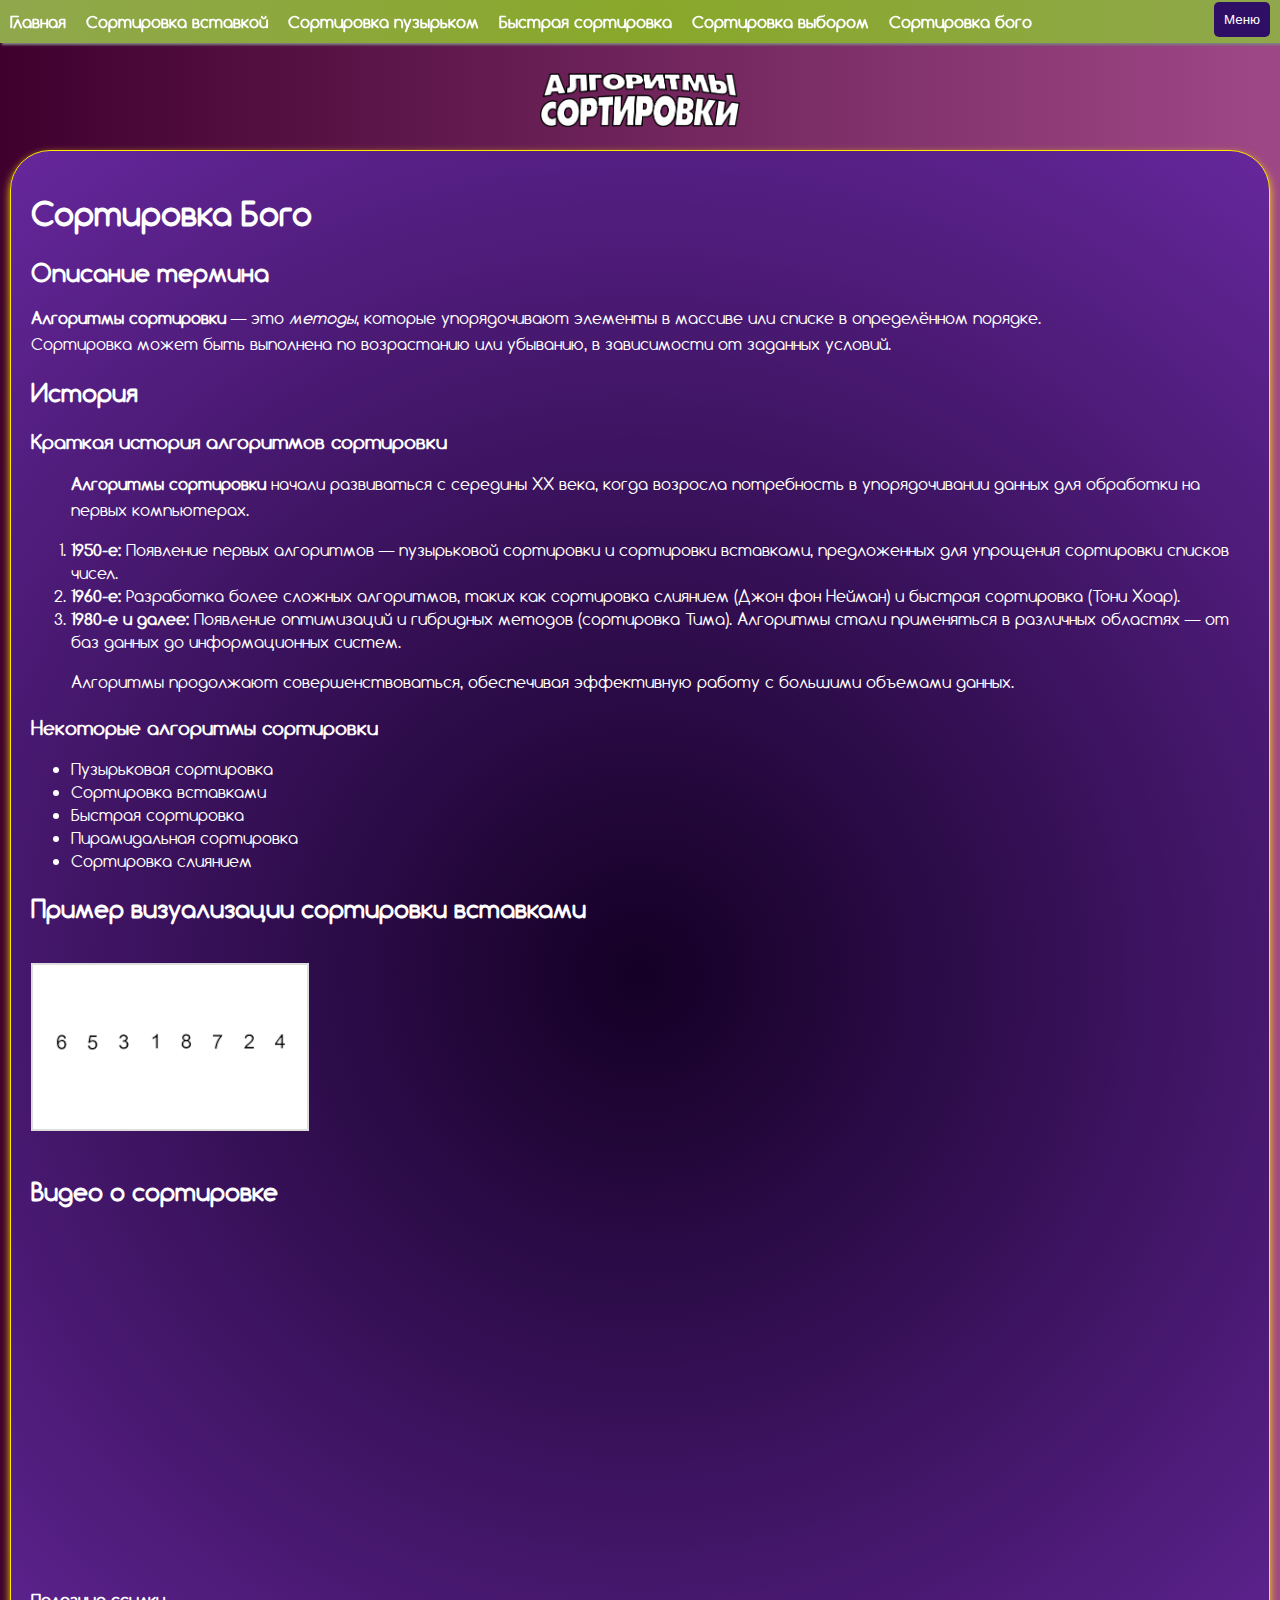
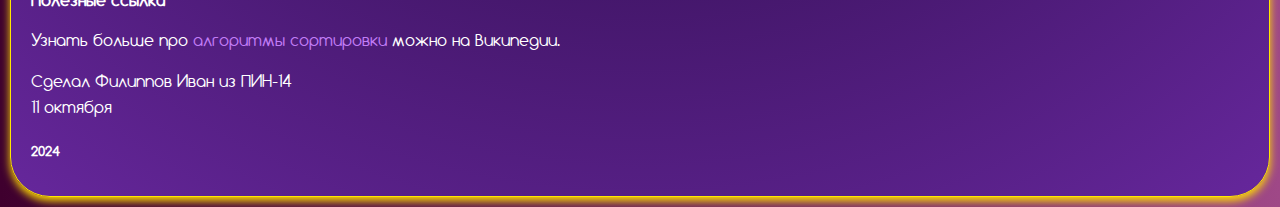
==== pages/bogoSort.html @ 0fa2c216 "Инишиал коммит типо)" ====
<!DOCTYPE html>
<html lang="ru">
<head>
  <meta charset="UTF-8">
  <meta name="viewport" content="width=device-width, initial-scale=1.0">
  <title>Алгоритмы сортировки на JavaScript</title>
  <link rel="stylesheet" href="../style.css">
</head>
<body>

<!-- Меню -->
<nav>
  <a href="../index.html">Главная</a>
  <a href="../pages/insertionSort.html">Сортировка вставкой</a>
  <a href="../pages/bubbleSort.html">Сортировка пузырьком</a>
  <a href="../pages/quickSort.html">Быстрая сортировка</a>
  <a href="../pages/selectionSort.html">Сортировка выбором</a>
  <a href="../pages/bogoSort.html">Сортировка бого</a>
  <button class="menu-button" onclick="toggleMenu()">Меню</button>
</nav>




<!-- Хавер меню -->
<div class="menu">
  <a href="../index.html">Главная</a>
  <a href="https://www.youtube.com/ronopoldo">Мой YouTube</a>
  <a href="https://github.com/Ronopoldo">Мой GitHub</a>
  <a href="https://www.deviantart.com/ronopoldo">Мой DeviantArt</a>
  <a href="x.com/ronopoldo">Мой Twitter</a>
</div>

<!-- em-курсив; strong-полужирный -->



<a href="../index.html">
  <div class="padding">
    <img class="hoverImg" src="../images/hover-beta.png" alt="Пример сортировки">
  </div>
</a>



<div class="content">
  <h1><strong>Сортировка Бого</strong></h1>
  <h2 id="description">Описание термина</h2>
  <p>
    <strong>Алгоритмы сортировки</strong> — это <em>методы</em>, которые упорядочивают элементы в массиве или списке в определённом порядке.
    <br/>Сортировка может быть выполнена по возрастанию или убыванию, в зависимости от <span>заданных условий</span>.
  </p>

  <h2 id="history"><strong>История</strong></h2>

  <h3>Краткая история алгоритмов сортировки</h3>
  <ol>
    <p><strong>Алгоритмы сортировки</strong> начали развиваться с середины XX века, когда возросла потребность в упорядочивании данных для обработки на первых компьютерах.</p>
    <li><strong>1950-е:</strong> Появление первых алгоритмов — пузырьковой сортировки и сортировки вставками, предложенных для упрощения сортировки списков чисел.</li>
    <li><strong>1960-е:</strong> Разработка более сложных алгоритмов, таких как сортировка слиянием (Джон фон Нейман) и быстрая сортировка (Тони Хоар).</li>
    <li><strong>1980-е и далее:</strong> Появление оптимизаций и гибридных методов (сортировка Тима). Алгоритмы стали применяться в различных областях — от баз данных до информационных систем.</li>
    <p>Алгоритмы продолжают совершенствоваться, обеспечивая эффективную работу с большими объемами данных.</p>
  </ol>

  <!-- Список алгоритмов сортировки -->
  <h3>Некоторые алгоритмы сортировки</h3>
  <ul>
    <li>Пузырьковая сортировка</li>
    <li>Сортировка вставками</li>
    <li>Быстрая сортировка</li>
    <li>Пирамидальная сортировка</li>
    <li>Сортировка слиянием</li>
  </ul>

  <!-- Картинка -->
  <h2 id="image">Пример визуализации сортировки вставками</h2>
  <br>
  <img src="../images/Insertion-sort-example.gif" alt="Пример сортировки">
  <br>
  <!-- Видео -->
  <h2 id="video">Видео о сортировке</h2>
  <br>
  <iframe width="560" height="315" src="https://www.youtube.com/embed/ZZuD6iUe3Pc?si=HP_1h7D-iOtVboCi" title="YouTube video player" frameborder="0" allow="accelerometer; autoplay; clipboard-write; encrypted-media; gyroscope; picture-in-picture; web-share" referrerpolicy="strict-origin-when-cross-origin" allowfullscreen></iframe>
  <br>
  <!-- Ссылки и якоря -->
  <h4 id="trivia">Полезные ссылки</h4>
  <p>Узнать больше про <a href="https://ru.wikipedia.org/wiki/Алгоритм_сортировки" target="_blank">алгоритмы сортировки</a> можно на Википедии.</p>

  <!-- Разрыв строки -->
  <p>Сделал Филиппов Иван из ПИН-14<br>11 октября</p>

  <h5>2024</h5>
</div>

<!-- Скрипт для работы разворачивающегося меню -->
<script>
  function toggleMenu() {
    const menuButton = document.querySelector('.menu-button');
    const menu = document.querySelector('.menu');
    menuButton.classList.toggle('active');
    if (menuButton.classList.contains('active')) {
      menu.style.display = 'block';
    } else {
      menu.style.display = 'none';
    }
  }
</script>

</body>
</html>
---- style.css ----
/* 2.5) Подключение шрифтов: локальный, с Google Fonts, и веб-безопасный */
@font-face {
    font-family: 'localFont';
    src: url('fonts/comfortaa.woff2') format('woff2');
}



@import url('https://fonts.googleapis.com/css2?family=Comfortaa:wght@300..700&display=swap');



/* 2.2) Работа с блоками: атрибуты background, border, margin, padding */
body {
    background: linear-gradient(to right, #3F002E, #9F4887);
    margin: 10px;
    font-family: 'localFont', 'Roboto', sans-serif;
    align-items: center;
}

/* Для содержания */


/* Контейнер для ВСЕГО блкоа сортировки */
.sortingContainer {
    display: flex;
    flex-direction: column;
    align-items: center;
    padding: 20px;
}

/* Класс, где хранится контейнер баров */
.visualization {
    width: 100%;
    display: flex;
    justify-content: center; /* Центрируем бары по горизонтали */
}

/* А вот сбствн контейнер для баров */
#bars {
    display: flex;
    align-items: flex-end;
    width: 100%;
}

/* Стили для баров */
.bar {
    display: flex;
    width: calc((100% / 25) - 2 * 1px); /* Высчитываем длину баров чтобы сайт динамичным был и не шакалился на телефоне */
    height: 0px; /* Высота будет меняться в скрипте */
    margin: 1px; /* Отступ  */
    background-color: #ffffff;
    transition: transform 0.5s;
}



.padding {
    display: flex;
    justify-content: center; /* Горизонтальное выравнивание по центру */
    align-items: center; /* Вертикальное выравнивание по центру, если нужно */
    height: 200px; /* Можно задать фиксированную высоту для div, чтобы центрировать по вертикали */
}

.hoverImg {
    width: 200px; /* Устанавливаем ширину изображения */
    height: auto; /* Сохраняем пропорции */
    border: none;
}

.content {
    margin-top: -60px;
    padding: 20px;
    background: radial-gradient(circle, #140025, #66279C);
    border: 1px solid #ffe800;
    border-radius: 40px;
    box-shadow: 0 4px 8px rgb(255, 221, 0);
}

.sortingBlock {
    margin-top: 20px;
    margin-left: auto;
    margin-right: auto;
    padding: 20px;
    background: radial-gradient(circle, #140025, #66279C);
    border: 1px solid #ff0062;
    border-radius: 40px;
    box-shadow: 0 4px 8px rgb(255, 221, 0);
    max-width: 1000px;
}

/* 2.4) Использование наследования и каскадирования: стили для тегов */
h1, h2, h3, h4, h5 {
    color: #ffffff;
    margin-bottom: 15px;
}


p {
    color: #ffffff;
    line-height: 1.6;
}

a {
    text-decoration: none;
    color: #c17cf6;
}

/* 2.3) Селекторы для классов и тегов */
nav {
    background: radial-gradient(circle, #88A82A, #90A84C);;
    padding: 10px;
    position: fixed;
    top: 0;
    left: 0;
    width: 100%;
    z-index: 1000;
    box-shadow: 0 4px 2px -2px gray;
}

nav a {
    margin-right: 15px;
    font-weight: bold;
    color: #ffffff;
}

li {
    text-decoration: none;
    color: #ffffff;
}

/* Селектор для hover */
nav a:hover {
    color: #007BFF;
}

/* 2.7) Фиксированное разворачивающееся меню */
.menu {
    position: fixed;
    top: 30px;
    left: 0;
    width: 100%;
    background-color: #444444;
    padding: 10px;
    display: none; /* Скрыто по умолчанию */
}

.menu a {
    display: block;
    color: #ffffff;
    padding: 10px;
    border-bottom: 1px solid #555;
}

.menu a:hover {
    background-color: #9f287e;
}

.menu-button {
    display: block;
    position: fixed;
    top: 2px;
    right: 10px;
    background-color: #2f0f65;
    color: #ffffff;
    padding: 10px;
    border: #00438a;
    border-radius: 5px;
    cursor: pointer;
}

.menu-button:hover {
    background-color: #00837c;
}

.menu-button.active + .menu {
    display: block; /* Меню показывается, когда кнопка активна */
}

/* 2.6) CSS-анимация (переход) */
nav a {
    transition: color 0.3s ease;
}

.menu a {
    transition: background-color 0.3s ease;
}

/* Пример изображения */
img {
    max-width: 100%;
    height: auto;
    border: 2px solid #ddd;
    margin-bottom: 20px;
}
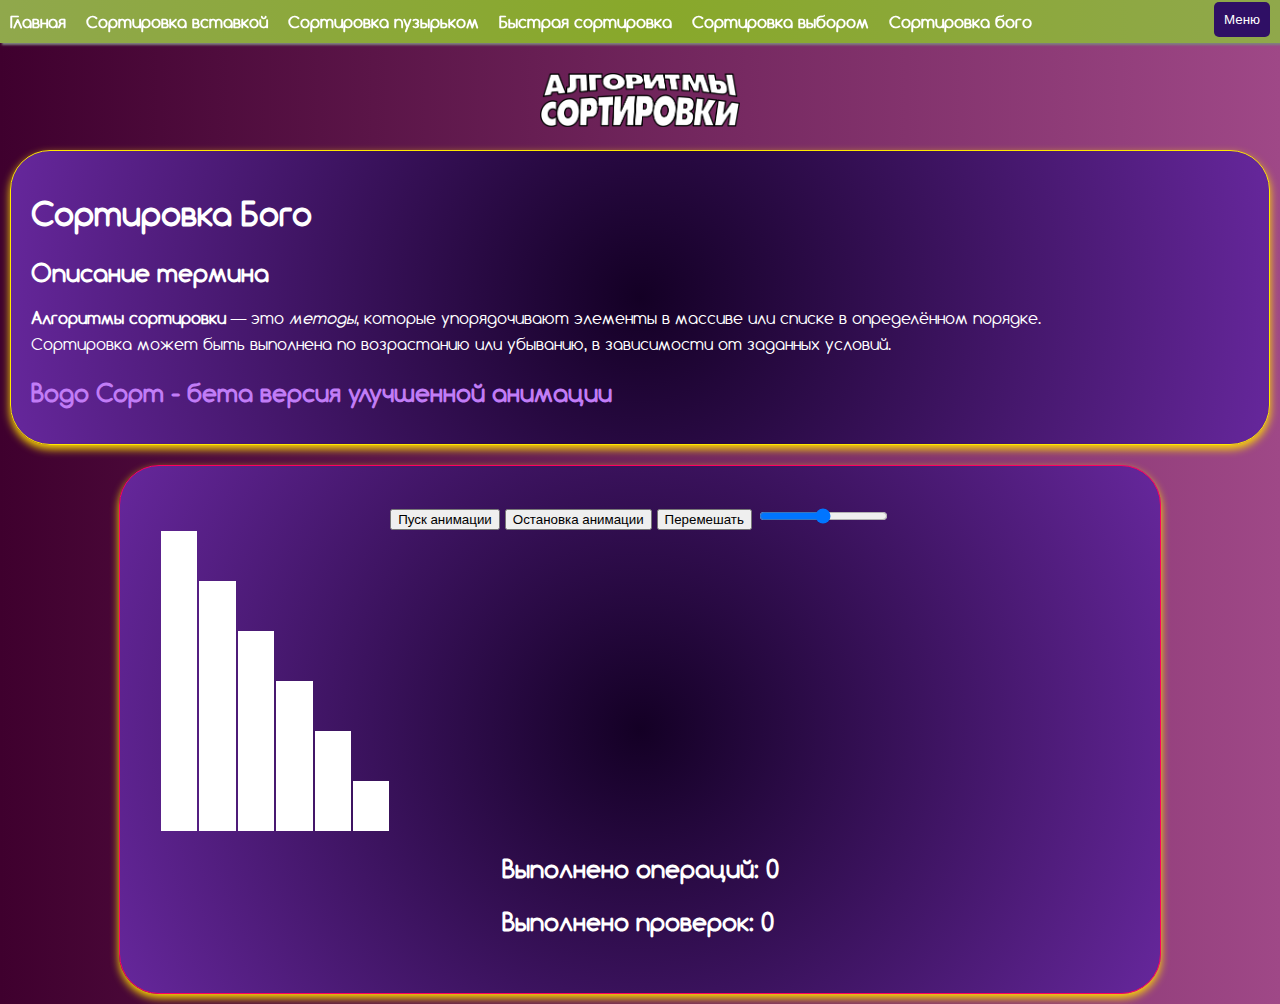
==== commit ad4b452e: "Теперь всё омега цветное и ваще теперь все сортировочки есть" ====
--- a/pages/bogoSort.html
+++ b/pages/bogoSort.html
@@ -51,46 +51,68 @@
     <br/>Сортировка может быть выполнена по возрастанию или убыванию, в зависимости от <span>заданных условий</span>.
   </p>
 
-  <h2 id="history"><strong>История</strong></h2>
+  <h2 id="link">
+    <a href="./bogoSortBeta.html">Bogo Сорт - бета версия улучшенной анимации</a>
+  </h2>
+</div>
 
-  <h3>Краткая история алгоритмов сортировки</h3>
-  <ol>
-    <p><strong>Алгоритмы сортировки</strong> начали развиваться с середины XX века, когда возросла потребность в упорядочивании данных для обработки на первых компьютерах.</p>
-    <li><strong>1950-е:</strong> Появление первых алгоритмов — пузырьковой сортировки и сортировки вставками, предложенных для упрощения сортировки списков чисел.</li>
-    <li><strong>1960-е:</strong> Разработка более сложных алгоритмов, таких как сортировка слиянием (Джон фон Нейман) и быстрая сортировка (Тони Хоар).</li>
-    <li><strong>1980-е и далее:</strong> Появление оптимизаций и гибридных методов (сортировка Тима). Алгоритмы стали применяться в различных областях — от баз данных до информационных систем.</li>
-    <p>Алгоритмы продолжают совершенствоваться, обеспечивая эффективную работу с большими объемами данных.</p>
-  </ol>
 
-  <!-- Список алгоритмов сортировки -->
-  <h3>Некоторые алгоритмы сортировки</h3>
-  <ul>
-    <li>Пузырьковая сортировка</li>
-    <li>Сортировка вставками</li>
-    <li>Быстрая сортировка</li>
-    <li>Пирамидальная сортировка</li>
-    <li>Сортировка слиянием</li>
-  </ul>
+<!--<div class="controls">-->
+<!-- -->
+<!--</div>-->
+<div class="sortingBlock">
+  <div class="sortingContainer">
+    <div class="controls">
+      <button onclick="startAnimation(bogoSort)">Пуск анимации</button>
+      <button onclick="stopAnimation()">Остановка анимации</button>
+      <button onclick="shuffleData()">Перемешать</button>
+      <input type="range" id="speed" min="0" max="1000" value="500" />
+    </div>
 
-  <!-- Картинка -->
-  <h2 id="image">Пример визуализации сортировки вставками</h2>
-  <br>
-  <img src="../images/Insertion-sort-example.gif" alt="Пример сортировки">
-  <br>
-  <!-- Видео -->
-  <h2 id="video">Видео о сортировке</h2>
-  <br>
-  <iframe width="560" height="315" src="https://www.youtube.com/embed/ZZuD6iUe3Pc?si=HP_1h7D-iOtVboCi" title="YouTube video player" frameborder="0" allow="accelerometer; autoplay; clipboard-write; encrypted-media; gyroscope; picture-in-picture; web-share" referrerpolicy="strict-origin-when-cross-origin" allowfullscreen></iframe>
-  <br>
-  <!-- Ссылки и якоря -->
-  <h4 id="trivia">Полезные ссылки</h4>
-  <p>Узнать больше про <a href="https://ru.wikipedia.org/wiki/Алгоритм_сортировки" target="_blank">алгоритмы сортировки</a> можно на Википедии.</p>
+    <div class="visualization"> <!-- Ползунок -->
+      <div id="bars"></div> <!-- Столбики -->
+    </div>
 
-  <!-- Разрыв строки -->
-  <p>Сделал Филиппов Иван из ПИН-14<br>11 октября</p>
+    <div>
+      <h2 id="operations">Выполнено операций: 0</h2>
+      <h2 id="checks">Выполнено проверок: 0</h2>
+    </div>
 
-  <h5>2024</h5>
+  </div>
 </div>
+
+<script src="../src/coreScripts/isSorted.js"></script>
+<script src="../src/coreScripts/animationScript.js"></script>
+<script src="../src/coreScripts/barsCreation.js"></script>
+<script src="../src/bogoSort.js"></script>
+<script src="../src/coreScripts/buttonsCore.js"></script>
+
+<!-- СОРТИРОВООЧКАА -->
+<script>
+
+  let array = [];
+  for (let i = 0; i < 6; i++) {
+    array[i] = (100 - (i * (100/6))) * 15;
+  }
+
+  let animationRunning = false;
+  let speed = 500;
+  const barsContainer = document.getElementById("bars");
+  const speedInput = document.getElementById("speed");
+  let checksHTML = document.getElementById("checks");
+  let opersHTML = document.getElementById("operations");
+
+  // РАБОТА ПОЛЗУНОЧКА
+  speedInput.addEventListener("input", () => {
+    speed = 1000 - speedInput.value;
+    console.log("Скорость:", speedInput.value);
+  });
+
+  createBars(array); // Создаём бары при загрузке страницы
+
+</script>
+
+
 
 <!-- Скрипт для работы разворачивающегося меню -->
 <script>
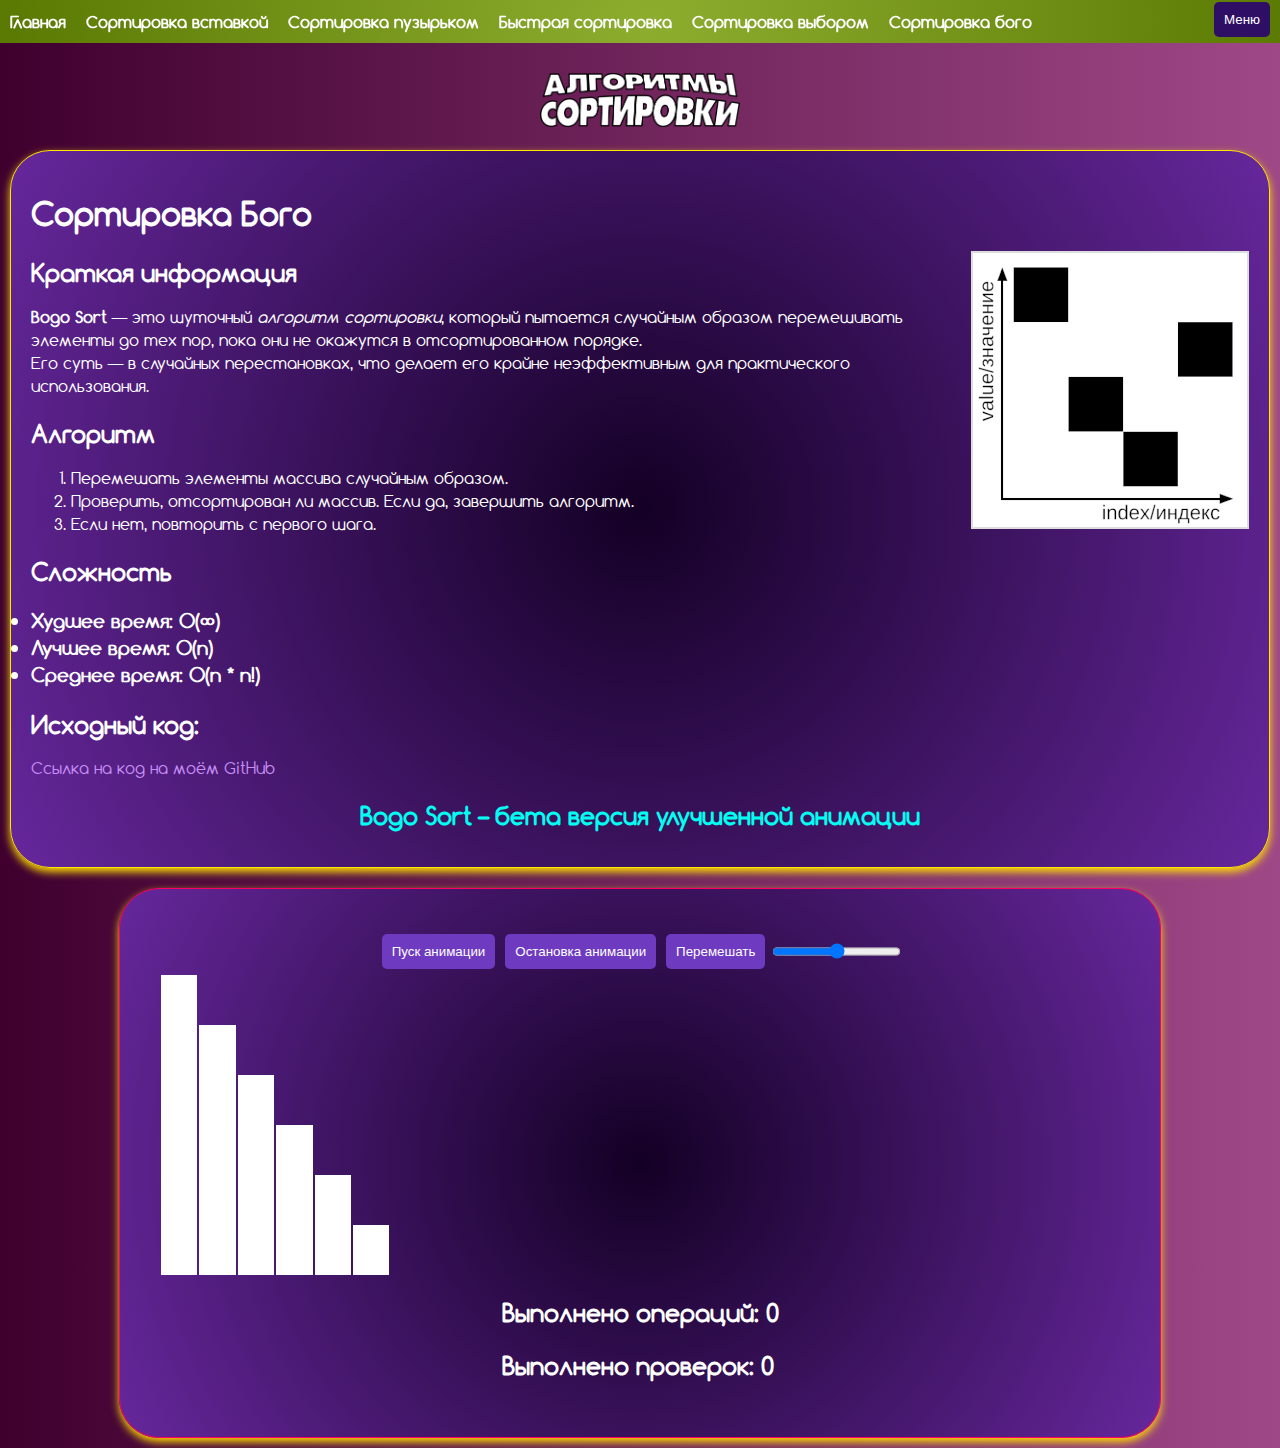
==== commit 3ff7fbde: "Чёт на подобии предрелиза" ====
--- a/pages/bogoSort.html
+++ b/pages/bogoSort.html
@@ -44,15 +44,35 @@
 
 
 <div class="content">
+
   <h1><strong>Сортировка Бого</strong></h1>
-  <h2 id="description">Описание термина</h2>
+  <img class="sortImages" src="../images/forSortings/bogo.gif" alt="Сортировка Бого - визуализация">
+  <h2>Краткая информация</h2>
   <p>
-    <strong>Алгоритмы сортировки</strong> — это <em>методы</em>, которые упорядочивают элементы в массиве или списке в определённом порядке.
-    <br/>Сортировка может быть выполнена по возрастанию или убыванию, в зависимости от <span>заданных условий</span>.
+    <strong>Bogo Sort</strong> — это шуточный <em>алгоритм сортировки</em>, который пытается случайным образом
+    перемешивать элементы до тех пор, пока они не окажутся в отсортированном порядке.<br/>
+    Его суть — в случайных перестановках, что делает его крайне неэффективным для практического использования.
   </p>
 
-  <h2 id="link">
-    <a href="./bogoSortBeta.html">Bogo Сорт - бета версия улучшенной анимации</a>
+  <h2>Алгоритм</h2>
+  <ol>
+    <li>Перемешать элементы массива случайным образом.</li>
+    <li>Проверить, отсортирован ли массив. Если да, завершить алгоритм.</li>
+    <li>Если нет, повторить с первого шага.</li>
+  </ol>
+
+  <h2>Сложность</h2>
+  <h3>
+    <li>Худшее время: O(∞)</li>
+    <li>Лучшее время: O(n)</li>
+    <li>Среднее время: O(n * n!)</li>
+  </h3>
+  <h2>Исходный код:</h2>
+  <a href="https://github.com/Ronopoldo/BogoSort" target="_blank">Ссылка на код на моём GitHub</a>
+
+
+  <h2>
+    <a class = "inSiteLinks" href="./bogoSortBeta.html">Bogo Sort – бета версия улучшенной анимации</a>
   </h2>
 </div>
 
@@ -63,9 +83,9 @@
 <div class="sortingBlock">
   <div class="sortingContainer">
     <div class="controls">
-      <button onclick="startAnimation(bogoSort)">Пуск анимации</button>
-      <button onclick="stopAnimation()">Остановка анимации</button>
-      <button onclick="shuffleData()">Перемешать</button>
+      <button class="controlButton" onclick="startAnimation(bogoSort)">Пуск анимации</button>
+      <button class="controlButton" onclick="stopAnimation()">Остановка анимации</button>
+      <button class="controlButton" onclick="shuffleData()">Перемешать</button>
       <input type="range" id="speed" min="0" max="1000" value="500" />
     </div>
 
--- a/style.css
+++ b/style.css
@@ -4,10 +4,7 @@
     src: url('fonts/comfortaa.woff2') format('woff2');
 }
 
-
-
 @import url('https://fonts.googleapis.com/css2?family=Comfortaa:wght@300..700&display=swap');
-
 
 
 /* 2.2) Работа с блоками: атрибуты background, border, margin, padding */
@@ -53,6 +50,18 @@
     transition: transform 0.5s;
 }
 
+.sortImages{
+    float: right;
+    width: 274px;
+}
+
+.inSiteLinks{
+    display: flex;
+    justify-content: center;
+    color: #00fff2;
+    stroke-width: 2px;
+    stroke: #2f0f65;
+}
 
 
 .padding {
@@ -75,6 +84,11 @@
     border: 1px solid #ffe800;
     border-radius: 40px;
     box-shadow: 0 4px 8px rgb(255, 221, 0);
+}
+
+.square {
+    font-size: 0.8em;
+    vertical-align: super;
 }
 
 .sortingBlock {
@@ -98,24 +112,22 @@
 
 p {
     color: #ffffff;
-    line-height: 1.6;
 }
 
 a {
     text-decoration: none;
-    color: #c17cf6;
+    color: #c78ef5;
 }
 
 /* 2.3) Селекторы для классов и тегов */
 nav {
-    background: radial-gradient(circle, #88A82A, #90A84C);;
+    background: radial-gradient(circle, #8dad2f, #5a7902);;
     padding: 10px;
     position: fixed;
     top: 0;
     left: 0;
     width: 100%;
-    z-index: 1000;
-    box-shadow: 0 4px 2px -2px gray;
+    z-index: 1024;
 }
 
 nav a {
@@ -125,24 +137,18 @@
 }
 
 li {
-    text-decoration: none;
-    color: #ffffff;
-}
-
-/* Селектор для hover */
-nav a:hover {
-    color: #007BFF;
+    color: #ffffff;
 }
 
 /* 2.7) Фиксированное разворачивающееся меню */
 .menu {
     position: fixed;
     top: 30px;
-    left: 0;
-    width: 100%;
-    background-color: #444444;
-    padding: 10px;
-    display: none; /* Скрыто по умолчанию */
+    right: 0;
+    width: 25%;
+    background-color: #333333;
+    padding: 10px;
+    display: none; /* ШТука, которая в js будет меняться */
 }
 
 .menu a {
@@ -156,6 +162,7 @@
     background-color: #9f287e;
 }
 
+/* Кнопка "Меню" */
 .menu-button {
     display: block;
     position: fixed;
@@ -166,7 +173,27 @@
     padding: 10px;
     border: #00438a;
     border-radius: 5px;
+    cursor: pointer; /* Шоб курсор менялся на палец */
+}
+
+.controls {
+    display: flex;
+}
+
+.controlButton {
+    display: block;
+    position: relative;
+    background-color: #6e3ac0;
+    color: #ffffff;
+    padding: 10px;
+    border: #00438a;
+    border-radius: 5px;
     cursor: pointer;
+    margin: 5px;
+}
+
+.controlButton:hover {
+    background-color: #007BFF; /* Цвет кнопки при наведении */
 }
 
 .menu-button:hover {
@@ -175,15 +202,6 @@
 
 .menu-button.active + .menu {
     display: block; /* Меню показывается, когда кнопка активна */
-}
-
-/* 2.6) CSS-анимация (переход) */
-nav a {
-    transition: color 0.3s ease;
-}
-
-.menu a {
-    transition: background-color 0.3s ease;
 }
 
 /* Пример изображения */
@@ -193,3 +211,42 @@
     border: 2px solid #ddd;
     margin-bottom: 20px;
 }
+
+/* Адаптивность меню для телефонов (768 стандартный порог) */
+@media (max-width: 768px) {
+    nav a {
+        display: block;
+        margin-top: 5px;
+        margin-right: 15px;
+        font-weight: bold;
+        color: #ffffff;
+    }
+
+    .video-container {
+        position: relative;
+        width: 100%;
+        padding-bottom: calc((9 / 16) * 100%);
+        height: 0;
+        overflow: hidden;
+    }
+
+    .video-container iframe {
+        position: absolute;
+        top: 0;
+        left: 0;
+        width: 100%;
+        height: 100%;
+    }
+
+    .menu {
+        position: fixed;
+        top: calc(30 * 6px - 15px);
+        left: 0;
+        width: 100%;
+        padding: 10px;
+    }
+
+    .controls {
+        display: block;
+    }
+}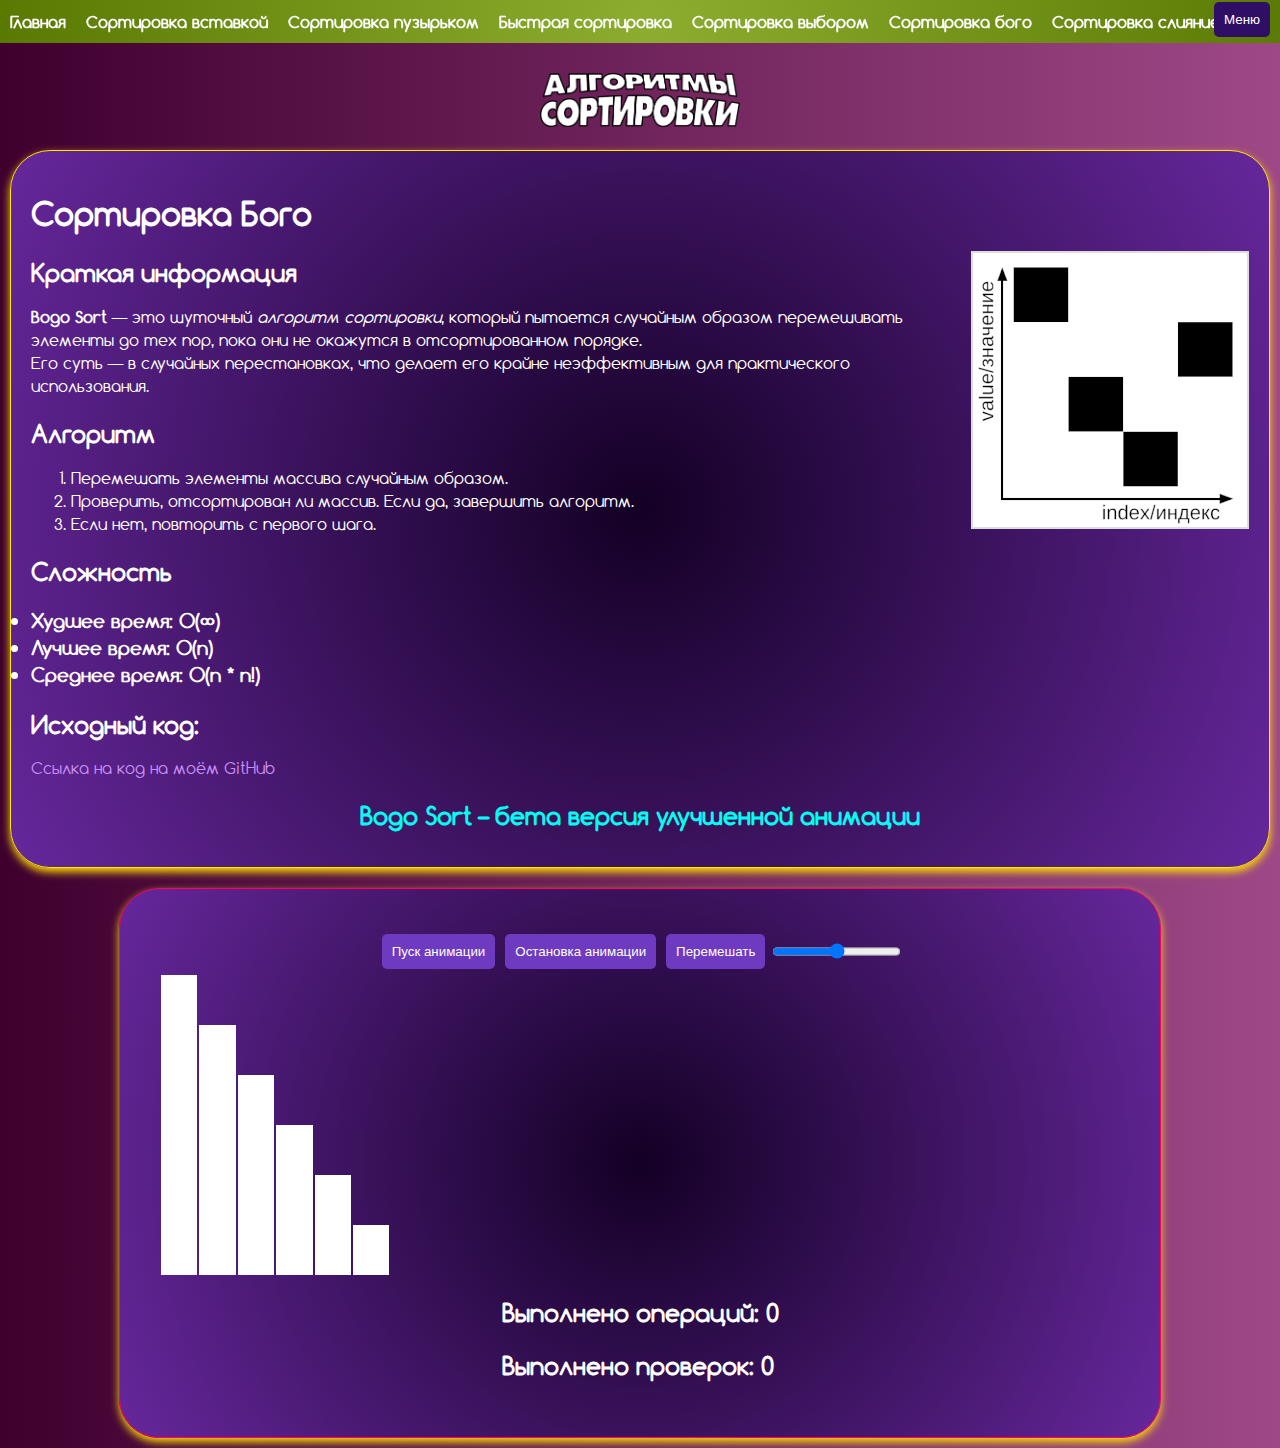
==== commit a7b6ca21: "Добавляет новую сортировку – слиянием" ====
--- a/pages/bogoSort.html
+++ b/pages/bogoSort.html
@@ -16,6 +16,7 @@
   <a href="../pages/quickSort.html">Быстрая сортировка</a>
   <a href="../pages/selectionSort.html">Сортировка выбором</a>
   <a href="../pages/bogoSort.html">Сортировка бого</a>
+  <a href="../pages/mergeSort.html">Сортировка слиянием</a>
   <button class="menu-button" onclick="toggleMenu()">Меню</button>
 </nav>
 
--- a/style.css
+++ b/style.css
@@ -26,6 +26,15 @@
     padding: 20px;
 }
 
+#mergeSort {
+    display: flex;
+    flex-direction: column;
+    align-items: center;
+    padding: 20px;
+    height: 450px; /* Пример фиксированной высоты */
+}
+
+
 /* Класс, где хранится контейнер баров */
 .visualization {
     width: 100%;
@@ -66,14 +75,14 @@
 
 .padding {
     display: flex;
-    justify-content: center; /* Горизонтальное выравнивание по центру */
-    align-items: center; /* Вертикальное выравнивание по центру, если нужно */
-    height: 200px; /* Можно задать фиксированную высоту для div, чтобы центрировать по вертикали */
+    justify-content: center; 
+    align-items: center; 
+    height: 200px; 
 }
 
 .hoverImg {
-    width: 200px; /* Устанавливаем ширину изображения */
-    height: auto; /* Сохраняем пропорции */
+    width: 200px;
+    height: auto;
     border: none;
 }
 
@@ -249,4 +258,16 @@
     .controls {
         display: block;
     }
-}+
+    .padding{
+        margin-top: 120px
+    }
+
+    #mergeSort {
+        display: flex;
+        flex-direction: column;
+        align-items: center;
+        padding: 20px;
+        height: 550px; /* Пример фиксированной высоты */
+    }
+}
